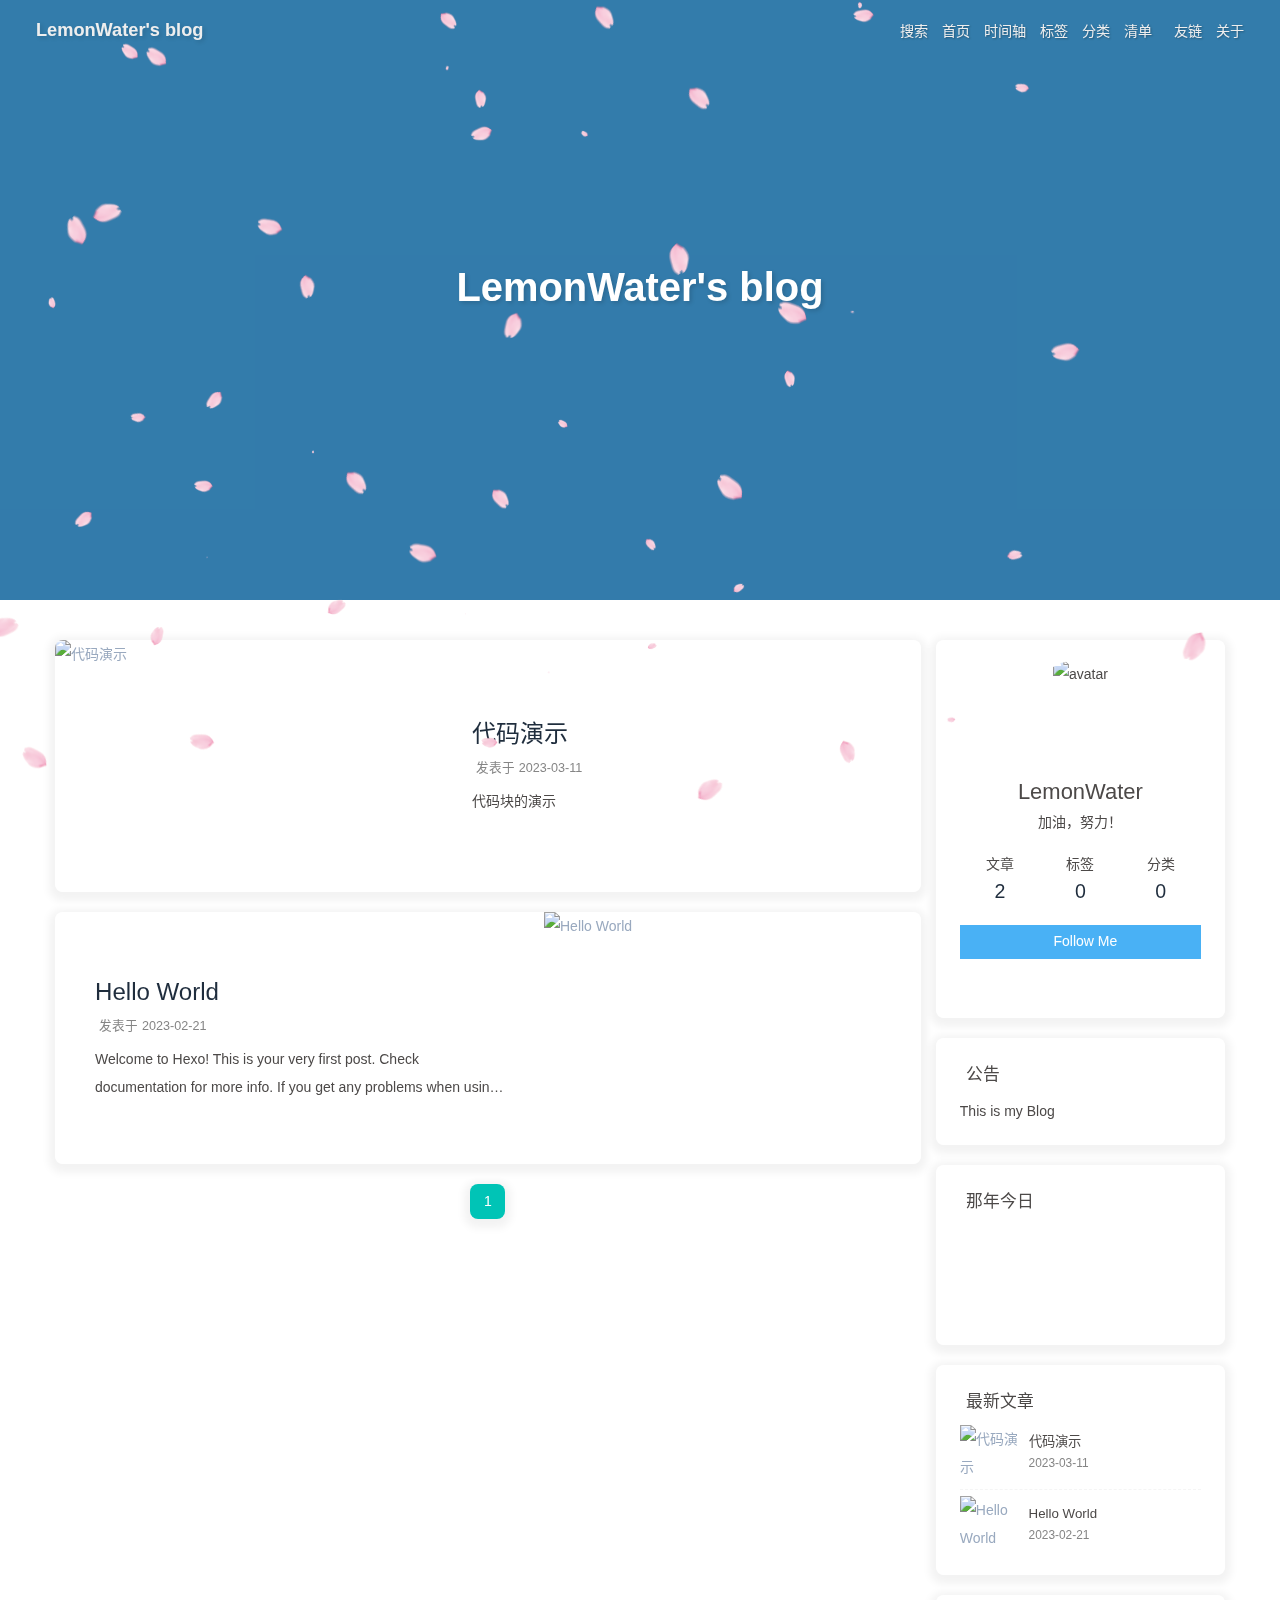
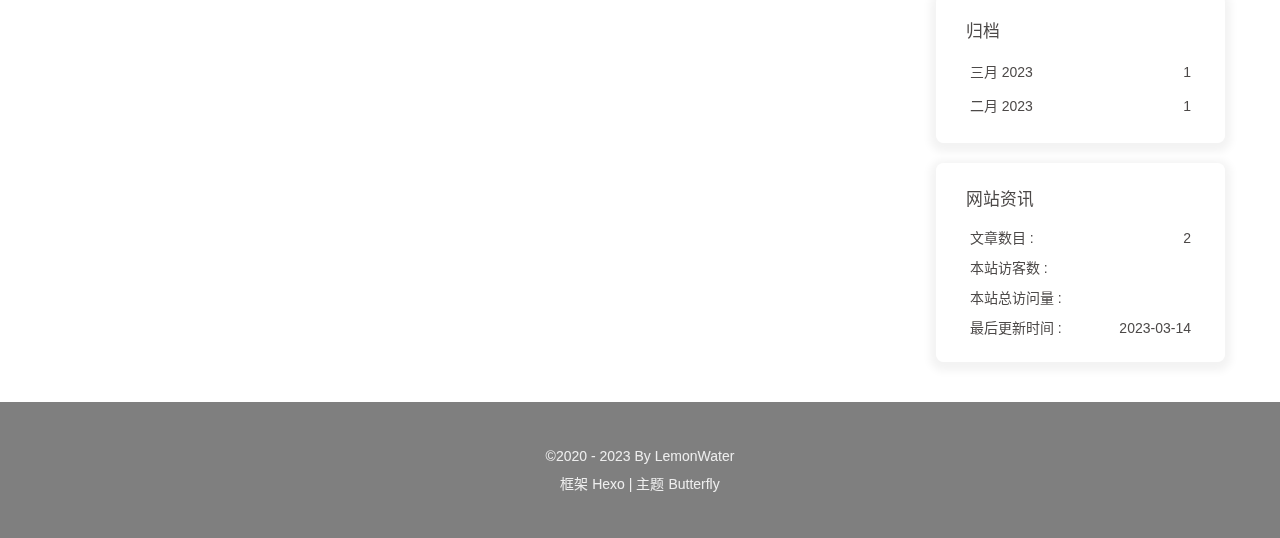
==== index.html @ ee1ad78f "Site updated: 2023-03-14 20:33:27" ====
<!DOCTYPE html><html lang="zh-CN" data-theme="light"><head><meta charset="UTF-8"><meta http-equiv="X-UA-Compatible" content="IE=edge"><meta name="viewport" content="width=device-width, initial-scale=1.0, maximum-scale=1.0"><title>LemonWater's blog</title><meta name="author" content="LemonWater"><meta name="copyright" content="LemonWater"><meta name="format-detection" content="telephone=no"><meta name="theme-color" content="#ffffff"><meta name="description" content="加油，努力！">
<meta property="og:type" content="website">
<meta property="og:title" content="LemonWater&#39;s blog">
<meta property="og:url" content="http://example.com/index.html">
<meta property="og:site_name" content="LemonWater&#39;s blog">
<meta property="og:description" content="加油，努力！">
<meta property="og:locale" content="zh_CN">
<meta property="og:image" content="https://s2.loli.net/2023/03/11/GRztFjUv95M413H.jpg">
<meta property="article:author" content="LemonWater">
<meta name="twitter:card" content="summary">
<meta name="twitter:image" content="https://s2.loli.net/2023/03/11/GRztFjUv95M413H.jpg"><link rel="shortcut icon" href="https://s2.loli.net/2023/03/11/NqYRMlEQOBkS3jZ.jpg"><link rel="canonical" href="http://example.com/index.html"><link rel="preconnect" href="//cdn.jsdelivr.net"/><link rel="preconnect" href="//busuanzi.ibruce.info"/><link rel="stylesheet" href="/css/index.css"><link rel="stylesheet" href="https://cdn.jsdelivr.net/npm/@fortawesome/fontawesome-free/css/all.min.css" media="print" onload="this.media='all'"><link rel="stylesheet" href="https://cdn.jsdelivr.net/npm/@fancyapps/ui/dist/fancybox.min.css" media="print" onload="this.media='all'"><script>const GLOBAL_CONFIG = { 
  root: '/',
  algolia: undefined,
  localSearch: {"path":"/search.xml","preload":false,"languages":{"hits_empty":"找不到您查询的内容：${query}"}},
  translate: undefined,
  noticeOutdate: {"limitDay":500,"position":"top","messagePrev":"It has been","messageNext":"days since the last update, the content of the article may be outdated."},
  highlight: {"plugin":"highlighjs","highlightCopy":true,"highlightLang":true,"highlightHeightLimit":false},
  copy: {
    success: '复制成功',
    error: '复制错误',
    noSupport: '浏览器不支持'
  },
  relativeDate: {
    homepage: false,
    post: false
  },
  runtime: '',
  date_suffix: {
    just: '刚刚',
    min: '分钟前',
    hour: '小时前',
    day: '天前',
    month: '个月前'
  },
  copyright: undefined,
  lightbox: 'fancybox',
  Snackbar: undefined,
  source: {
    justifiedGallery: {
      js: 'https://cdn.jsdelivr.net/npm/flickr-justified-gallery/dist/fjGallery.min.js',
      css: 'https://cdn.jsdelivr.net/npm/flickr-justified-gallery/dist/fjGallery.min.css'
    }
  },
  isPhotoFigcaption: false,
  islazyload: false,
  isAnchor: false,
  percent: {
    toc: true,
    rightside: true,
  }
}</script><script id="config-diff">var GLOBAL_CONFIG_SITE = {
  title: 'LemonWater\'s blog',
  isPost: false,
  isHome: true,
  isHighlightShrink: false,
  isToc: false,
  postUpdate: '2023-03-14 20:33:22'
}</script><noscript><style type="text/css">
  #nav {
    opacity: 1
  }
  .justified-gallery img {
    opacity: 1
  }

  #recent-posts time,
  #post-meta time {
    display: inline !important
  }
</style></noscript><script>(win=>{
    win.saveToLocal = {
      set: function setWithExpiry(key, value, ttl) {
        if (ttl === 0) return
        const now = new Date()
        const expiryDay = ttl * 86400000
        const item = {
          value: value,
          expiry: now.getTime() + expiryDay,
        }
        localStorage.setItem(key, JSON.stringify(item))
      },

      get: function getWithExpiry(key) {
        const itemStr = localStorage.getItem(key)

        if (!itemStr) {
          return undefined
        }
        const item = JSON.parse(itemStr)
        const now = new Date()

        if (now.getTime() > item.expiry) {
          localStorage.removeItem(key)
          return undefined
        }
        return item.value
      }
    }
  
    win.getScript = url => new Promise((resolve, reject) => {
      const script = document.createElement('script')
      script.src = url
      script.async = true
      script.onerror = reject
      script.onload = script.onreadystatechange = function() {
        const loadState = this.readyState
        if (loadState && loadState !== 'loaded' && loadState !== 'complete') return
        script.onload = script.onreadystatechange = null
        resolve()
      }
      document.head.appendChild(script)
    })
  
    win.getCSS = (url,id = false) => new Promise((resolve, reject) => {
      const link = document.createElement('link')
      link.rel = 'stylesheet'
      link.href = url
      if (id) link.id = id
      link.onerror = reject
      link.onload = link.onreadystatechange = function() {
        const loadState = this.readyState
        if (loadState && loadState !== 'loaded' && loadState !== 'complete') return
        link.onload = link.onreadystatechange = null
        resolve()
      }
      document.head.appendChild(link)
    })
  
      win.activateDarkMode = function () {
        document.documentElement.setAttribute('data-theme', 'dark')
        if (document.querySelector('meta[name="theme-color"]') !== null) {
          document.querySelector('meta[name="theme-color"]').setAttribute('content', '#0d0d0d')
        }
      }
      win.activateLightMode = function () {
        document.documentElement.setAttribute('data-theme', 'light')
        if (document.querySelector('meta[name="theme-color"]') !== null) {
          document.querySelector('meta[name="theme-color"]').setAttribute('content', '#ffffff')
        }
      }
      const t = saveToLocal.get('theme')
    
          if (t === 'dark') activateDarkMode()
          else if (t === 'light') activateLightMode()
        
      const asideStatus = saveToLocal.get('aside-status')
      if (asideStatus !== undefined) {
        if (asideStatus === 'hide') {
          document.documentElement.classList.add('hide-aside')
        } else {
          document.documentElement.classList.remove('hide-aside')
        }
      }
    
    const detectApple = () => {
      if(/iPad|iPhone|iPod|Macintosh/.test(navigator.userAgent)){
        document.documentElement.classList.add('apple')
      }
    }
    detectApple()
    })(window)</script><link rel="stylesheet" href="/css/color.css" /><link rel="stylesheet" href="/css/index_background.css" /><!-- hexo injector head_end start --><link rel="stylesheet" href="https://cdn.jsdelivr.net/npm/swiper/swiper-bundle.min.css"><link rel="stylesheet" href="https://cdn.jsdelivr.net/gh/Zfour/Butterfly-card-history/baiduhistory/css/main.css"><!-- hexo injector head_end end --><meta name="generator" content="Hexo 6.3.0"></head><body><div id="loading-box" onclick="document.getElementById(&quot;loading-box&quot;).classList.add(&quot;loaded&quot;)"><div class="loading-bg"><div class="loading-img"></div><div class="loading-image-dot"></div></div></div><script>const preloader = {
  endLoading: () => {
    document.body.style.overflow = 'auto';
    document.getElementById('loading-box').classList.add("loaded")
  },
  initLoading: () => {
    document.body.style.overflow = '';
    document.getElementById('loading-box').classList.remove("loaded")

  }
}
window.addEventListener('load',()=> { preloader.endLoading() })

if (true) {
  document.addEventListener('pjax:send', () => { preloader.initLoading() })
  document.addEventListener('pjax:complete', () => { preloader.endLoading() })
}</script><link rel="stylesheet" href="/css/progress_bar.css"/><script src="https://cdn.jsdelivr.net/npm/pace-js/pace.min.js"></script><div id="web_bg"></div><div id="sidebar"><div id="menu-mask"></div><div id="sidebar-menus"><div class="avatar-img is-center"><img src="/img/loading.gif" data-original="https://s2.loli.net/2023/03/11/GRztFjUv95M413H.jpg" onerror="onerror=null;src='/img/friend_404.gif'" alt="avatar"/></div><div class="sidebar-site-data site-data is-center"><a href="/archives/"><div class="headline">文章</div><div class="length-num">2</div></a><a href="/tags/"><div class="headline">标签</div><div class="length-num">0</div></a><a href="/categories/"><div class="headline">分类</div><div class="length-num">0</div></a></div><hr/><div class="menus_items"><div class="menus_item"><a class="site-page" href="/"><i class="fa-fw fas fa-home"></i><span> 首页</span></a></div><div class="menus_item"><a class="site-page" href="/archives/"><i class="fa-fw fas fa-archive"></i><span> 时间轴</span></a></div><div class="menus_item"><a class="site-page" href="/tags/"><i class="fa-fw fas fa-tags"></i><span> 标签</span></a></div><div class="menus_item"><a class="site-page" href="/categories/"><i class="fa-fw fas fa-folder-open"></i><span> 分类</span></a></div><div class="menus_item"><a class="site-page group" href="javascript:void(0);"><i class="fa-fw fas fa-list"></i><span> 清单</span><i class="fas fa-chevron-down"></i></a><ul class="menus_item_child"><li><a class="site-page child" href="/music/"><i class="fa-fw fas fa-music"></i><span> 音乐</span></a></li><li><a class="site-page child" href="/movies/"><i class="fa-fw fas fa-video"></i><span> 电影</span></a></li></ul></div><div class="menus_item"><a class="site-page" href="/link/"><i class="fa-fw fas fa-link"></i><span> 友链</span></a></div><div class="menus_item"><a class="site-page" href="/about/"><i class="fa-fw fas fa-heart"></i><span> 关于</span></a></div></div></div></div><div class="page" id="body-wrap"><header class="full_page" id="page-header" style="background-image: url('https://s2.loli.net/2023/03/13/O6teiGxj2smQKBu.jpg')"><nav id="nav"><span id="blog-info"><a href="/" title="LemonWater's blog"><span class="site-name">LemonWater's blog</span></a></span><div id="menus"><div id="search-button"><a class="site-page social-icon search" href="javascript:void(0);"><i class="fas fa-search fa-fw"></i><span> 搜索</span></a></div><div class="menus_items"><div class="menus_item"><a class="site-page" href="/"><i class="fa-fw fas fa-home"></i><span> 首页</span></a></div><div class="menus_item"><a class="site-page" href="/archives/"><i class="fa-fw fas fa-archive"></i><span> 时间轴</span></a></div><div class="menus_item"><a class="site-page" href="/tags/"><i class="fa-fw fas fa-tags"></i><span> 标签</span></a></div><div class="menus_item"><a class="site-page" href="/categories/"><i class="fa-fw fas fa-folder-open"></i><span> 分类</span></a></div><div class="menus_item"><a class="site-page group" href="javascript:void(0);"><i class="fa-fw fas fa-list"></i><span> 清单</span><i class="fas fa-chevron-down"></i></a><ul class="menus_item_child"><li><a class="site-page child" href="/music/"><i class="fa-fw fas fa-music"></i><span> 音乐</span></a></li><li><a class="site-page child" href="/movies/"><i class="fa-fw fas fa-video"></i><span> 电影</span></a></li></ul></div><div class="menus_item"><a class="site-page" href="/link/"><i class="fa-fw fas fa-link"></i><span> 友链</span></a></div><div class="menus_item"><a class="site-page" href="/about/"><i class="fa-fw fas fa-heart"></i><span> 关于</span></a></div></div><div id="toggle-menu"><a class="site-page" href="javascript:void(0);"><i class="fas fa-bars fa-fw"></i></a></div></div></nav><div id="site-info"><h1 id="site-title">LemonWater's blog</h1><div id="site_social_icons"><a class="social-icon" href="https://github.com/constown" target="_blank" title="Github"><i class="fab fa-github"></i></a><a class="social-icon" href="mailto:xxxxxx@gmail.com" target="_blank" title="Email"><i class="fas fa-envelope"></i></a><a class="social-icon" href="/blog.juanertu.con" target="_blank" title="博客"><i class="fas fa-algolia"></i></a></div></div><div id="scroll-down"><i class="fas fa-angle-down scroll-down-effects"></i></div></header><main class="layout" id="content-inner"><div class="recent-posts" id="recent-posts"><div class="recent-post-item"><div class="post_cover left"><a href="/posts/30627.html" title="代码演示"><img class="post-bg" src="/img/loading.gif" data-original="https://s2.loli.net/2023/03/11/Vba7JBNZPFupHmO.jpg" onerror="this.onerror=null;this.src='/img/404.jpg'" alt="代码演示"></a></div><div class="recent-post-info"><a class="article-title" href="/posts/30627.html" title="代码演示">代码演示</a><div class="article-meta-wrap"><span class="post-meta-date"><i class="far fa-calendar-alt"></i><span class="article-meta-label">发表于</span><time datetime="2023-03-11T03:22:00.000Z" title="发表于 2023-03-11 11:22:00">2023-03-11</time></span></div><div class="content">代码块的演示</div></div></div><div class="recent-post-item"><div class="post_cover right"><a href="/posts/16107.html" title="Hello World"><img class="post-bg" src="/img/loading.gif" data-original="https://s2.loli.net/2023/03/11/gYubWI9ankK5l7m.jpg" onerror="this.onerror=null;this.src='/img/404.jpg'" alt="Hello World"></a></div><div class="recent-post-info"><a class="article-title" href="/posts/16107.html" title="Hello World">Hello World</a><div class="article-meta-wrap"><span class="post-meta-date"><i class="far fa-calendar-alt"></i><span class="article-meta-label">发表于</span><time datetime="2023-02-21T08:15:28.164Z" title="发表于 2023-02-21 16:15:28">2023-02-21</time></span></div><div class="content">Welcome to Hexo! This is your very first post. Check documentation for more info. If you get any problems when using Hexo, you can find the answer in troubleshooting or you can ask me on GitHub.
Quick StartCreate a new post$ hexo new &quot;My New Post&quot;

More info: Writing
Run server$ hexo server

More info: Server
Generate static files$ hexo generate

More info: Generating
Deploy to remote sites$ hexo deploy

More info: Deployment
</div></div></div><nav id="pagination"><div class="pagination"><span class="page-number current">1</span></div></nav></div><div class="aside-content" id="aside-content"><div class="card-widget card-info"><div class="is-center"><div class="avatar-img"><img src="/img/loading.gif" data-original="https://s2.loli.net/2023/03/11/GRztFjUv95M413H.jpg" onerror="this.onerror=null;this.src='/img/friend_404.gif'" alt="avatar"/></div><div class="author-info__name">LemonWater</div><div class="author-info__description">加油，努力！</div></div><div class="card-info-data site-data is-center"><a href="/archives/"><div class="headline">文章</div><div class="length-num">2</div></a><a href="/tags/"><div class="headline">标签</div><div class="length-num">0</div></a><a href="/categories/"><div class="headline">分类</div><div class="length-num">0</div></a></div><a id="card-info-btn" target="_blank" rel="noopener" href="https://github.com/xxxxxx"><i class="fab fa-github"></i><span>Follow Me</span></a><div class="card-info-social-icons is-center"><a class="social-icon" href="https://github.com/constown" target="_blank" title="Github"><i class="fab fa-github"></i></a><a class="social-icon" href="mailto:xxxxxx@gmail.com" target="_blank" title="Email"><i class="fas fa-envelope"></i></a><a class="social-icon" href="/blog.juanertu.con" target="_blank" title="博客"><i class="fas fa-algolia"></i></a></div></div><div class="card-widget card-announcement"><div class="item-headline"><i class="fas fa-bullhorn fa-shake"></i><span>公告</span></div><div class="announcement_content">This is my Blog</div></div><div class="sticky_layout"><div class="card-widget card-recent-post"><div class="item-headline"><i class="fas fa-history"></i><span>最新文章</span></div><div class="aside-list"><div class="aside-list-item"><a class="thumbnail" href="/posts/30627.html" title="代码演示"><img src="/img/loading.gif" data-original="https://s2.loli.net/2023/03/11/Vba7JBNZPFupHmO.jpg" onerror="this.onerror=null;this.src='/img/404.jpg'" alt="代码演示"/></a><div class="content"><a class="title" href="/posts/30627.html" title="代码演示">代码演示</a><time datetime="2023-03-11T03:22:00.000Z" title="发表于 2023-03-11 11:22:00">2023-03-11</time></div></div><div class="aside-list-item"><a class="thumbnail" href="/posts/16107.html" title="Hello World"><img src="/img/loading.gif" data-original="https://s2.loli.net/2023/03/11/gYubWI9ankK5l7m.jpg" onerror="this.onerror=null;this.src='/img/404.jpg'" alt="Hello World"/></a><div class="content"><a class="title" href="/posts/16107.html" title="Hello World">Hello World</a><time datetime="2023-02-21T08:15:28.164Z" title="发表于 2023-02-21 16:15:28">2023-02-21</time></div></div></div></div><div class="card-widget card-archives"><div class="item-headline"><i class="fas fa-archive"></i><span>归档</span></div><ul class="card-archive-list"><li class="card-archive-list-item"><a class="card-archive-list-link" href="/archives/2023/03/"><span class="card-archive-list-date">三月 2023</span><span class="card-archive-list-count">1</span></a></li><li class="card-archive-list-item"><a class="card-archive-list-link" href="/archives/2023/02/"><span class="card-archive-list-date">二月 2023</span><span class="card-archive-list-count">1</span></a></li></ul></div><div class="card-widget card-webinfo"><div class="item-headline"><i class="fas fa-chart-line"></i><span>网站资讯</span></div><div class="webinfo"><div class="webinfo-item"><div class="item-name">文章数目 :</div><div class="item-count">2</div></div><div class="webinfo-item"><div class="item-name">本站访客数 :</div><div class="item-count" id="busuanzi_value_site_uv"><i class="fa-solid fa-spinner fa-spin"></i></div></div><div class="webinfo-item"><div class="item-name">本站总访问量 :</div><div class="item-count" id="busuanzi_value_site_pv"><i class="fa-solid fa-spinner fa-spin"></i></div></div><div class="webinfo-item"><div class="item-name">最后更新时间 :</div><div class="item-count" id="last-push-date" data-lastPushDate="2023-03-14T12:33:22.716Z"><i class="fa-solid fa-spinner fa-spin"></i></div></div></div></div></div></div></main><footer id="footer" style="background-image: url('https://s2.loli.net/2023/03/13/O6teiGxj2smQKBu.jpg')"><div id="footer-wrap"><div class="copyright">&copy;2020 - 2023 By LemonWater</div><div class="framework-info"><span>框架 </span><a target="_blank" rel="noopener" href="https://hexo.io">Hexo</a><span class="footer-separator">|</span><span>主题 </span><a target="_blank" rel="noopener" href="https://github.com/jerryc127/hexo-theme-butterfly">Butterfly</a></div></div></footer></div><div id="rightside"><div id="rightside-config-hide"><button id="darkmode" type="button" title="浅色和深色模式转换"><i class="fas fa-adjust"></i></button><button id="hide-aside-btn" type="button" title="单栏和双栏切换"><i class="fas fa-arrows-alt-h"></i></button></div><div id="rightside-config-show"><button id="rightside_config" type="button" title="设置"><i class="fas fa-cog fa-spin"></i></button><button id="go-up" type="button" title="回到顶部"><span class="scroll-percent"></span><i class="fas fa-arrow-up"></i></button></div></div><div><script src="/js/utils.js"></script><script src="/js/main.js"></script><script src="https://cdn.jsdelivr.net/npm/@fancyapps/ui/dist/fancybox.umd.min.js"></script><div class="js-pjax"></div><script src="/js/sakura.js"></script><script id="click-show-text" src="https://cdn.jsdelivr.net/npm/butterfly-extsrc/dist/click-show-text.min.js" data-mobile="true" data-text="I,LOVE,YOU" data-fontsize="15px" data-random="true" async="async"></script><script src="https://cdn.jsdelivr.net/npm/pjax/pjax.min.js"></script><script>let pjaxSelectors = ["head > title","#config-diff","#body-wrap","#rightside-config-hide","#rightside-config-show",".js-pjax"]

var pjax = new Pjax({
  elements: 'a:not([target="_blank"])',
  selectors: pjaxSelectors,
  cacheBust: false,
  analytics: false,
  scrollRestoration: false
})

document.addEventListener('pjax:send', function () {

  // removeEventListener scroll 
  window.tocScrollFn && window.removeEventListener('scroll', window.tocScrollFn)
  window.scrollCollect && window.removeEventListener('scroll', scrollCollect)

  document.getElementById('rightside').style.cssText = "opacity: ''; transform: ''"
  
  if (window.aplayers) {
    for (let i = 0; i < window.aplayers.length; i++) {
      if (!window.aplayers[i].options.fixed) {
        window.aplayers[i].destroy()
      }
    }
  }

  typeof typed === 'object' && typed.destroy()

  //reset readmode
  const $bodyClassList = document.body.classList
  $bodyClassList.contains('read-mode') && $bodyClassList.remove('read-mode')

  typeof disqusjs === 'object' && disqusjs.destroy()
})

document.addEventListener('pjax:complete', function () {
  window.refreshFn()

  document.querySelectorAll('script[data-pjax]').forEach(item => {
    const newScript = document.createElement('script')
    const content = item.text || item.textContent || item.innerHTML || ""
    Array.from(item.attributes).forEach(attr => newScript.setAttribute(attr.name, attr.value))
    newScript.appendChild(document.createTextNode(content))
    item.parentNode.replaceChild(newScript, item)
  })

  GLOBAL_CONFIG.islazyload && window.lazyLoadInstance.update()

  typeof chatBtnFn === 'function' && chatBtnFn()
  typeof panguInit === 'function' && panguInit()

  // google analytics
  typeof gtag === 'function' && gtag('config', '', {'page_path': window.location.pathname});

  // baidu analytics
  typeof _hmt === 'object' && _hmt.push(['_trackPageview',window.location.pathname]);

  typeof loadMeting === 'function' && document.getElementsByClassName('aplayer').length && loadMeting()

  // prismjs
  typeof Prism === 'object' && Prism.highlightAll()
})

document.addEventListener('pjax:error', (e) => {
  if (e.request.status === 404) {
    pjax.loadUrl('/404.html')
  }
})</script><script async data-pjax src="//busuanzi.ibruce.info/busuanzi/2.3/busuanzi.pure.mini.js"></script></div><div id="local-search"><div class="search-dialog"><nav class="search-nav"><span class="search-dialog-title">搜索</span><span id="loading-status"></span><button class="search-close-button"><i class="fas fa-times"></i></button></nav><div class="is-center" id="loading-database"><i class="fas fa-spinner fa-pulse"></i><span>  数据库加载中</span></div><div class="search-wrap"><div id="local-search-input"><div class="local-search-box"><input class="local-search-box--input" placeholder="搜索文章" type="text"/></div></div><hr/><div id="local-search-results"></div></div></div><div id="search-mask"></div><script src="/js/search/local-search.js"></script></div><!-- hexo injector body_end start --><script data-pjax>function history_calendar_injector_config(){
                var parent_div_git = document.getElementsByClassName('sticky_layout')[0];
                var item_html = '<div class="card-widget card-history"><div class="card-content"><div class="item-headline"><i class="fas fa-clock fa-spin"></i><span>那年今日</span></div><div id="history-baidu" style="height: 100px;overflow: hidden"><div class="history_swiper-container" id="history-container" style="width: 100%;height: 100%"><div class="swiper-wrapper" id="history_container_wrapper" style="height:20px"></div></div></div></div>';
                console.log('已挂载history_calendar')
                // parent_div_git.innerHTML=item_html+parent_div_git.innerHTML // 无报错，但不影响使用(支持pjax跳转)
                parent_div_git.insertAdjacentHTML("afterbegin",item_html) // 有报错，但不影响使用(支持pjax跳转)
            }if( document.getElementsByClassName('sticky_layout')[0] && (location.pathname ==='all'|| 'all' ==='all')){

            history_calendar_injector_config()
        } </script><script data-pjax  src="https://cdn.jsdelivr.net/npm/swiper/swiper-bundle.min.js"></script><script data-pjax src="https://cdn.jsdelivr.net/gh/Zfour/Butterfly-card-history/baiduhistory/js/main.js"></script><!-- hexo injector body_end end -->
        <style>
            [bg-lazy] {
                background-image: none !important;
                background-color: #eee !important;
            }
        </style>
        <script>
            window.imageLazyLoadSetting = {
                isSPA: false,
                preloadRatio: 1,
                processImages: null,
            };
        </script><script>window.addEventListener("load",function(){var t=/\.(gif|jpg|jpeg|tiff|png)$/i,r=/^data:image\/[a-z]+;base64,/;Array.prototype.slice.call(document.querySelectorAll("img[data-original]")).forEach(function(a){var e=a.parentNode;"A"===e.tagName&&(e.href.match(t)||e.href.match(r))&&(e.href=a.dataset.original)})});</script><script>!function(r){r.imageLazyLoadSetting.processImages=t;var e=r.imageLazyLoadSetting.isSPA,n=r.imageLazyLoadSetting.preloadRatio||1,c=a();function a(){var t=Array.prototype.slice.call(document.querySelectorAll("img[data-original]")),e=Array.prototype.slice.call(document.querySelectorAll("[bg-lazy]"));return t.concat(e)}function t(){e&&(c=a());for(var t,o=0;o<c.length;o++)0<=(t=(t=c[o]).getBoundingClientRect()).bottom&&0<=t.left&&t.top<=(r.innerHeight*n||document.documentElement.clientHeight*n)&&function(){var t,e,n,a,i=c[o];e=function(){c=c.filter(function(t){return i!==t}),r.imageLazyLoadSetting.onImageLoaded&&r.imageLazyLoadSetting.onImageLoaded(i)},(t=i).hasAttribute("bg-lazy")?(t.removeAttribute("bg-lazy"),e&&e()):(n=new Image,a=t.getAttribute("data-original"),n.onload=function(){t.src=a,t.removeAttribute("data-original"),e&&e()},t.src!==a&&(n.src=a))}()}function i(){clearTimeout(t.tId),t.tId=setTimeout(t,500)}t(),document.addEventListener("scroll",i),r.addEventListener("resize",i),r.addEventListener("orientationchange",i)}(this);</script><script>"use strict";if("serviceWorker"in navigator){navigator.serviceWorker.register("service-worker.js").then((function(reg){reg.onupdatefound=function(){var installingWorker=reg.installing;installingWorker.onstatechange=function(){switch(installingWorker.state){case"installed":if(navigator.serviceWorker.controller){console.log("New or updated content is available.")}else{console.log("Content is now available offline!")}break;case"redundant":console.error("The installing service worker became redundant.");break}}}}))["catch"]((function(e){console.error("Error during service worker registration:",e)}))}</script></body></html>
---- css/color.css ----
/* 日间模式页面调整 */
[data-theme=light] {
    --card-bg: rgba(255,255,255,.5) !important; /* 全局背景调整 */
}

/* 夜间模式页面调整 */
[data-theme=dark] {
    --card-bg: rgba(26, 27, 29, .9) !important; /* 全局背景调整 */
    --btn-bg: #012c48 !important; /* 页面所有按钮夜间背景色 */
}
---- css/index_background.css ----
#web_bg {
    background: url(https://s2.loli.net/2023/03/11/IFojXucN7KA6dU9.jpg);
  /* 背景图像不重复 */
     background-repeat: no-repeat;
 /* 背景图像大小 */
     background-size: cover;
     color: white;
  }
---- css/progress_bar.css ----
.pace {
    -webkit-pointer-events: none;
    pointer-events: none;
    -webkit-user-select: none;
    -moz-user-select: none;
    user-select: none;
    z-index: 2000;
    position: fixed;
    margin: auto;
    top: 10px;
    left: 0;
    right: 0;
    height: 8px;
    border-radius: 8px;
    width: 4rem;
    background: #eaecf2;
    border: 1px #e3e8f7;
    overflow: hidden;
  }
  
  .pace-inactive .pace-progress {
    opacity: 0;
    transition: 0.3s ease-in;
  }
  
  .pace .pace-progress {
    -webkit-box-sizing: border-box;
    -moz-box-sizing: border-box;
    -ms-box-sizing: border-box;
    -o-box-sizing: border-box;
    box-sizing: border-box;
    -webkit-transform: translate3d(0, 0, 0);
    -moz-transform: translate3d(0, 0, 0);
    -ms-transform: translate3d(0, 0, 0);
    -o-transform: translate3d(0, 0, 0);
    transform: translate3d(0, 0, 0);
    max-width: 200px;
    position: absolute;
    z-index: 2000;
    display: block;
    top: 0;
    right: 100%;
    height: 100%;
    width: 100%;
    background: linear-gradient(-45deg, #ee7752, #e73c7e, #23a6d5, #23d5ab);
    animation: gradient 1.5s ease infinite;
    background-size: 200%;
  }
  
  .pace.pace-inactive {
    opacity: 0;
    transition: 0.3s;
    top: -8px;
  }
  @keyframes gradient {
    0% {
      background-position: 0% 50%;
    }
    50% {
      background-position: 100% 50%;
    }
    100% {
      background-position: 0% 50%;
    }
  }
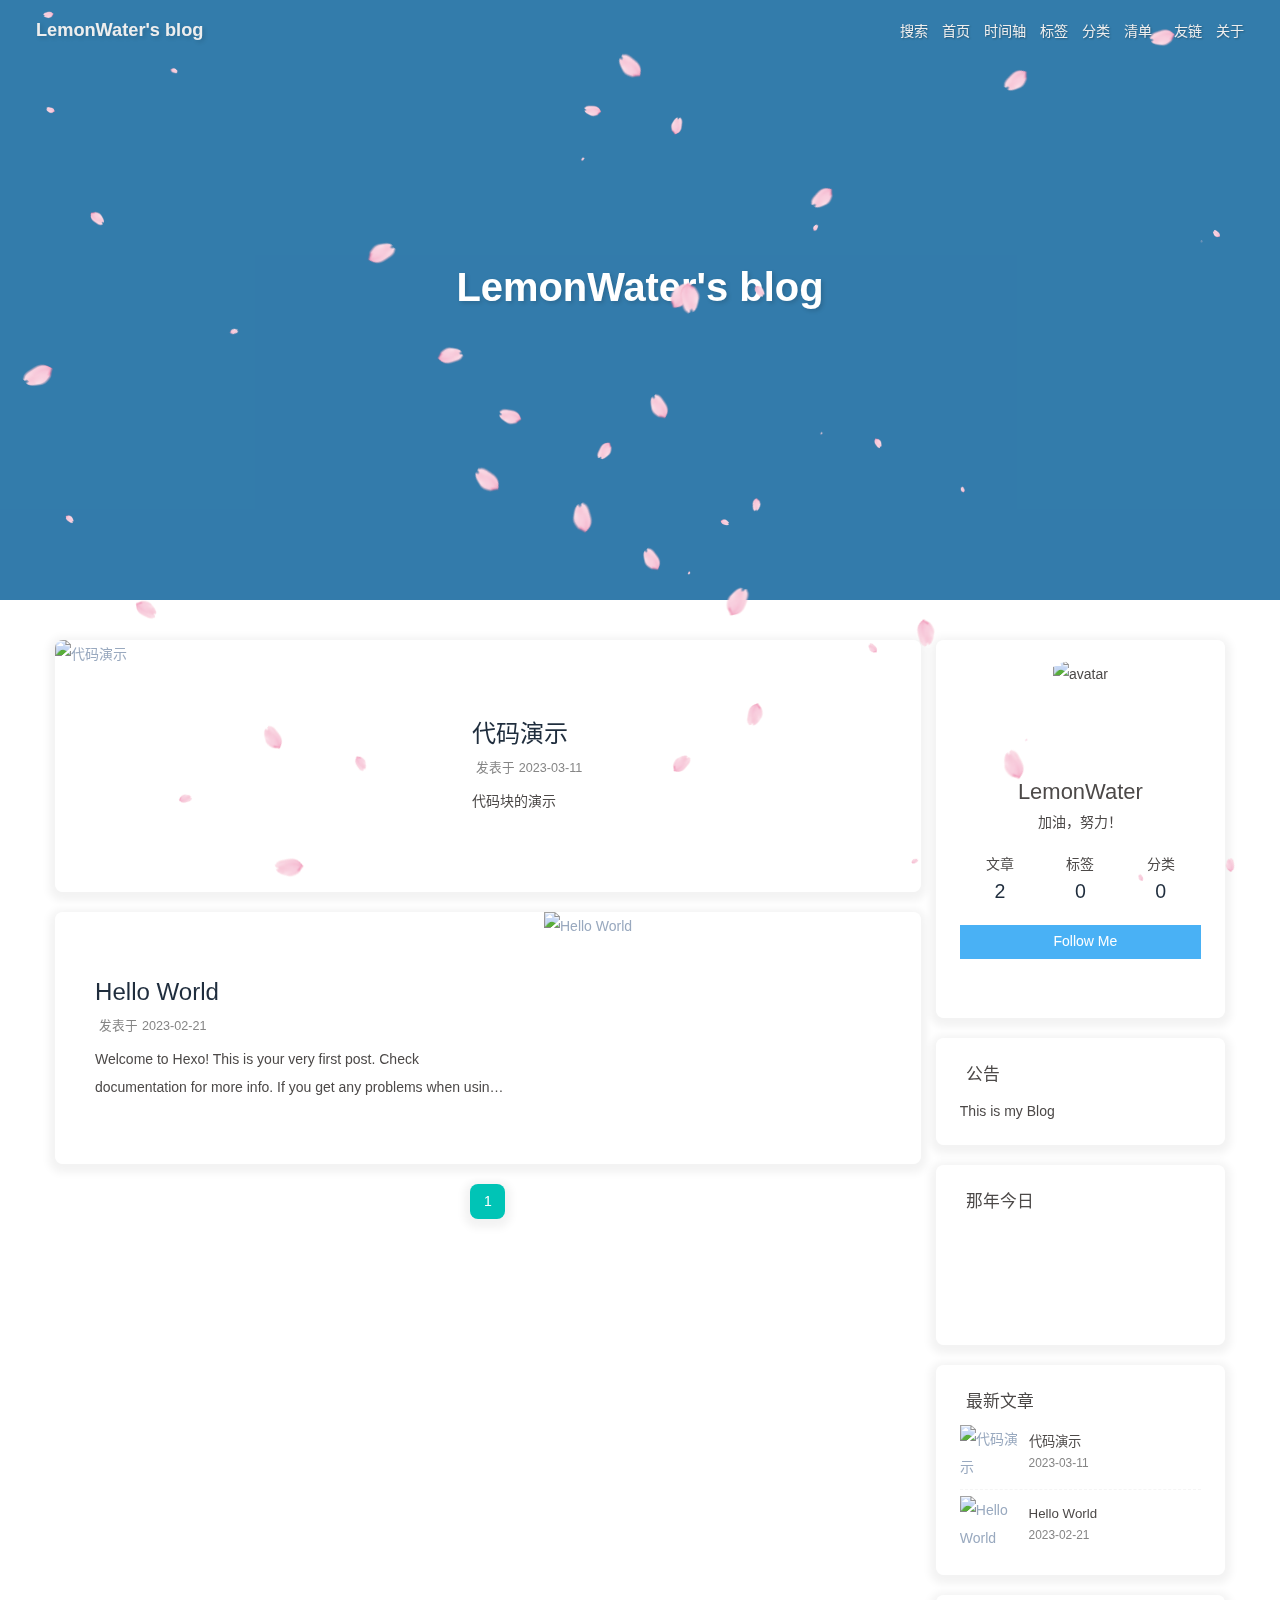
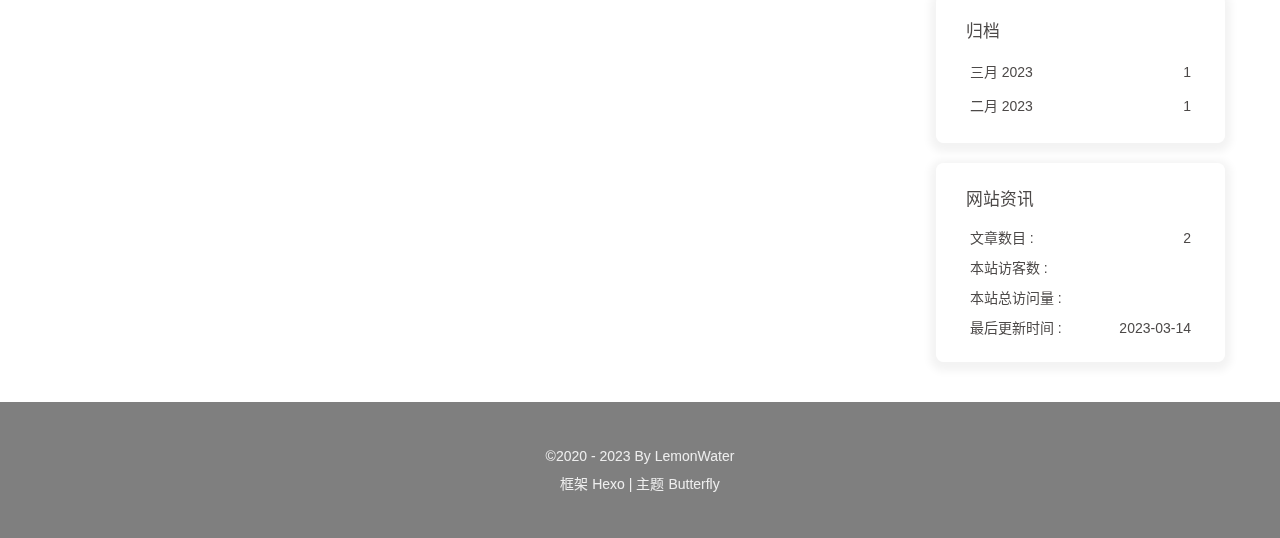
==== commit c158666d: "Site updated: 2023-03-14 20:35:03" ====
--- a/index.html
+++ b/index.html
@@ -54,7 +54,7 @@
   isHome: true,
   isHighlightShrink: false,
   isToc: false,
-  postUpdate: '2023-03-14 20:33:22'
+  postUpdate: '2023-03-14 20:34:59'
 }</script><noscript><style type="text/css">
   #nav {
     opacity: 1
@@ -187,7 +187,7 @@
 Deploy to remote sites$ hexo deploy
 
 More info: Deployment
-</div></div></div><nav id="pagination"><div class="pagination"><span class="page-number current">1</span></div></nav></div><div class="aside-content" id="aside-content"><div class="card-widget card-info"><div class="is-center"><div class="avatar-img"><img src="/img/loading.gif" data-original="https://s2.loli.net/2023/03/11/GRztFjUv95M413H.jpg" onerror="this.onerror=null;this.src='/img/friend_404.gif'" alt="avatar"/></div><div class="author-info__name">LemonWater</div><div class="author-info__description">加油，努力！</div></div><div class="card-info-data site-data is-center"><a href="/archives/"><div class="headline">文章</div><div class="length-num">2</div></a><a href="/tags/"><div class="headline">标签</div><div class="length-num">0</div></a><a href="/categories/"><div class="headline">分类</div><div class="length-num">0</div></a></div><a id="card-info-btn" target="_blank" rel="noopener" href="https://github.com/xxxxxx"><i class="fab fa-github"></i><span>Follow Me</span></a><div class="card-info-social-icons is-center"><a class="social-icon" href="https://github.com/constown" target="_blank" title="Github"><i class="fab fa-github"></i></a><a class="social-icon" href="mailto:xxxxxx@gmail.com" target="_blank" title="Email"><i class="fas fa-envelope"></i></a><a class="social-icon" href="/blog.juanertu.con" target="_blank" title="博客"><i class="fas fa-algolia"></i></a></div></div><div class="card-widget card-announcement"><div class="item-headline"><i class="fas fa-bullhorn fa-shake"></i><span>公告</span></div><div class="announcement_content">This is my Blog</div></div><div class="sticky_layout"><div class="card-widget card-recent-post"><div class="item-headline"><i class="fas fa-history"></i><span>最新文章</span></div><div class="aside-list"><div class="aside-list-item"><a class="thumbnail" href="/posts/30627.html" title="代码演示"><img src="/img/loading.gif" data-original="https://s2.loli.net/2023/03/11/Vba7JBNZPFupHmO.jpg" onerror="this.onerror=null;this.src='/img/404.jpg'" alt="代码演示"/></a><div class="content"><a class="title" href="/posts/30627.html" title="代码演示">代码演示</a><time datetime="2023-03-11T03:22:00.000Z" title="发表于 2023-03-11 11:22:00">2023-03-11</time></div></div><div class="aside-list-item"><a class="thumbnail" href="/posts/16107.html" title="Hello World"><img src="/img/loading.gif" data-original="https://s2.loli.net/2023/03/11/gYubWI9ankK5l7m.jpg" onerror="this.onerror=null;this.src='/img/404.jpg'" alt="Hello World"/></a><div class="content"><a class="title" href="/posts/16107.html" title="Hello World">Hello World</a><time datetime="2023-02-21T08:15:28.164Z" title="发表于 2023-02-21 16:15:28">2023-02-21</time></div></div></div></div><div class="card-widget card-archives"><div class="item-headline"><i class="fas fa-archive"></i><span>归档</span></div><ul class="card-archive-list"><li class="card-archive-list-item"><a class="card-archive-list-link" href="/archives/2023/03/"><span class="card-archive-list-date">三月 2023</span><span class="card-archive-list-count">1</span></a></li><li class="card-archive-list-item"><a class="card-archive-list-link" href="/archives/2023/02/"><span class="card-archive-list-date">二月 2023</span><span class="card-archive-list-count">1</span></a></li></ul></div><div class="card-widget card-webinfo"><div class="item-headline"><i class="fas fa-chart-line"></i><span>网站资讯</span></div><div class="webinfo"><div class="webinfo-item"><div class="item-name">文章数目 :</div><div class="item-count">2</div></div><div class="webinfo-item"><div class="item-name">本站访客数 :</div><div class="item-count" id="busuanzi_value_site_uv"><i class="fa-solid fa-spinner fa-spin"></i></div></div><div class="webinfo-item"><div class="item-name">本站总访问量 :</div><div class="item-count" id="busuanzi_value_site_pv"><i class="fa-solid fa-spinner fa-spin"></i></div></div><div class="webinfo-item"><div class="item-name">最后更新时间 :</div><div class="item-count" id="last-push-date" data-lastPushDate="2023-03-14T12:33:22.716Z"><i class="fa-solid fa-spinner fa-spin"></i></div></div></div></div></div></div></main><footer id="footer" style="background-image: url('https://s2.loli.net/2023/03/13/O6teiGxj2smQKBu.jpg')"><div id="footer-wrap"><div class="copyright">&copy;2020 - 2023 By LemonWater</div><div class="framework-info"><span>框架 </span><a target="_blank" rel="noopener" href="https://hexo.io">Hexo</a><span class="footer-separator">|</span><span>主题 </span><a target="_blank" rel="noopener" href="https://github.com/jerryc127/hexo-theme-butterfly">Butterfly</a></div></div></footer></div><div id="rightside"><div id="rightside-config-hide"><button id="darkmode" type="button" title="浅色和深色模式转换"><i class="fas fa-adjust"></i></button><button id="hide-aside-btn" type="button" title="单栏和双栏切换"><i class="fas fa-arrows-alt-h"></i></button></div><div id="rightside-config-show"><button id="rightside_config" type="button" title="设置"><i class="fas fa-cog fa-spin"></i></button><button id="go-up" type="button" title="回到顶部"><span class="scroll-percent"></span><i class="fas fa-arrow-up"></i></button></div></div><div><script src="/js/utils.js"></script><script src="/js/main.js"></script><script src="https://cdn.jsdelivr.net/npm/@fancyapps/ui/dist/fancybox.umd.min.js"></script><div class="js-pjax"></div><script src="/js/sakura.js"></script><script id="click-show-text" src="https://cdn.jsdelivr.net/npm/butterfly-extsrc/dist/click-show-text.min.js" data-mobile="true" data-text="I,LOVE,YOU" data-fontsize="15px" data-random="true" async="async"></script><script src="https://cdn.jsdelivr.net/npm/pjax/pjax.min.js"></script><script>let pjaxSelectors = ["head > title","#config-diff","#body-wrap","#rightside-config-hide","#rightside-config-show",".js-pjax"]
+</div></div></div><nav id="pagination"><div class="pagination"><span class="page-number current">1</span></div></nav></div><div class="aside-content" id="aside-content"><div class="card-widget card-info"><div class="is-center"><div class="avatar-img"><img src="/img/loading.gif" data-original="https://s2.loli.net/2023/03/11/GRztFjUv95M413H.jpg" onerror="this.onerror=null;this.src='/img/friend_404.gif'" alt="avatar"/></div><div class="author-info__name">LemonWater</div><div class="author-info__description">加油，努力！</div></div><div class="card-info-data site-data is-center"><a href="/archives/"><div class="headline">文章</div><div class="length-num">2</div></a><a href="/tags/"><div class="headline">标签</div><div class="length-num">0</div></a><a href="/categories/"><div class="headline">分类</div><div class="length-num">0</div></a></div><a id="card-info-btn" target="_blank" rel="noopener" href="https://github.com/xxxxxx"><i class="fab fa-github"></i><span>Follow Me</span></a><div class="card-info-social-icons is-center"><a class="social-icon" href="https://github.com/constown" target="_blank" title="Github"><i class="fab fa-github"></i></a><a class="social-icon" href="mailto:xxxxxx@gmail.com" target="_blank" title="Email"><i class="fas fa-envelope"></i></a><a class="social-icon" href="/blog.juanertu.con" target="_blank" title="博客"><i class="fas fa-algolia"></i></a></div></div><div class="card-widget card-announcement"><div class="item-headline"><i class="fas fa-bullhorn fa-shake"></i><span>公告</span></div><div class="announcement_content">This is my Blog</div></div><div class="sticky_layout"><div class="card-widget card-recent-post"><div class="item-headline"><i class="fas fa-history"></i><span>最新文章</span></div><div class="aside-list"><div class="aside-list-item"><a class="thumbnail" href="/posts/30627.html" title="代码演示"><img src="/img/loading.gif" data-original="https://s2.loli.net/2023/03/11/Vba7JBNZPFupHmO.jpg" onerror="this.onerror=null;this.src='/img/404.jpg'" alt="代码演示"/></a><div class="content"><a class="title" href="/posts/30627.html" title="代码演示">代码演示</a><time datetime="2023-03-11T03:22:00.000Z" title="发表于 2023-03-11 11:22:00">2023-03-11</time></div></div><div class="aside-list-item"><a class="thumbnail" href="/posts/16107.html" title="Hello World"><img src="/img/loading.gif" data-original="https://s2.loli.net/2023/03/11/gYubWI9ankK5l7m.jpg" onerror="this.onerror=null;this.src='/img/404.jpg'" alt="Hello World"/></a><div class="content"><a class="title" href="/posts/16107.html" title="Hello World">Hello World</a><time datetime="2023-02-21T08:15:28.164Z" title="发表于 2023-02-21 16:15:28">2023-02-21</time></div></div></div></div><div class="card-widget card-archives"><div class="item-headline"><i class="fas fa-archive"></i><span>归档</span></div><ul class="card-archive-list"><li class="card-archive-list-item"><a class="card-archive-list-link" href="/archives/2023/03/"><span class="card-archive-list-date">三月 2023</span><span class="card-archive-list-count">1</span></a></li><li class="card-archive-list-item"><a class="card-archive-list-link" href="/archives/2023/02/"><span class="card-archive-list-date">二月 2023</span><span class="card-archive-list-count">1</span></a></li></ul></div><div class="card-widget card-webinfo"><div class="item-headline"><i class="fas fa-chart-line"></i><span>网站资讯</span></div><div class="webinfo"><div class="webinfo-item"><div class="item-name">文章数目 :</div><div class="item-count">2</div></div><div class="webinfo-item"><div class="item-name">本站访客数 :</div><div class="item-count" id="busuanzi_value_site_uv"><i class="fa-solid fa-spinner fa-spin"></i></div></div><div class="webinfo-item"><div class="item-name">本站总访问量 :</div><div class="item-count" id="busuanzi_value_site_pv"><i class="fa-solid fa-spinner fa-spin"></i></div></div><div class="webinfo-item"><div class="item-name">最后更新时间 :</div><div class="item-count" id="last-push-date" data-lastPushDate="2023-03-14T12:34:59.370Z"><i class="fa-solid fa-spinner fa-spin"></i></div></div></div></div></div></div></main><footer id="footer" style="background-image: url('https://s2.loli.net/2023/03/13/O6teiGxj2smQKBu.jpg')"><div id="footer-wrap"><div class="copyright">&copy;2020 - 2023 By LemonWater</div><div class="framework-info"><span>框架 </span><a target="_blank" rel="noopener" href="https://hexo.io">Hexo</a><span class="footer-separator">|</span><span>主题 </span><a target="_blank" rel="noopener" href="https://github.com/jerryc127/hexo-theme-butterfly">Butterfly</a></div></div></footer></div><div id="rightside"><div id="rightside-config-hide"><button id="darkmode" type="button" title="浅色和深色模式转换"><i class="fas fa-adjust"></i></button><button id="hide-aside-btn" type="button" title="单栏和双栏切换"><i class="fas fa-arrows-alt-h"></i></button></div><div id="rightside-config-show"><button id="rightside_config" type="button" title="设置"><i class="fas fa-cog fa-spin"></i></button><button id="go-up" type="button" title="回到顶部"><span class="scroll-percent"></span><i class="fas fa-arrow-up"></i></button></div></div><div><script src="/js/utils.js"></script><script src="/js/main.js"></script><script src="https://cdn.jsdelivr.net/npm/@fancyapps/ui/dist/fancybox.umd.min.js"></script><div class="js-pjax"></div><script src="/js/sakura.js"></script><script id="click-show-text" src="https://cdn.jsdelivr.net/npm/butterfly-extsrc/dist/click-show-text.min.js" data-mobile="true" data-text="I,LOVE,YOU" data-fontsize="15px" data-random="true" async="async"></script><script src="https://cdn.jsdelivr.net/npm/pjax/pjax.min.js"></script><script>let pjaxSelectors = ["head > title","#config-diff","#body-wrap","#rightside-config-hide","#rightside-config-show",".js-pjax"]
 
 var pjax = new Pjax({
   elements: 'a:not([target="_blank"])',
